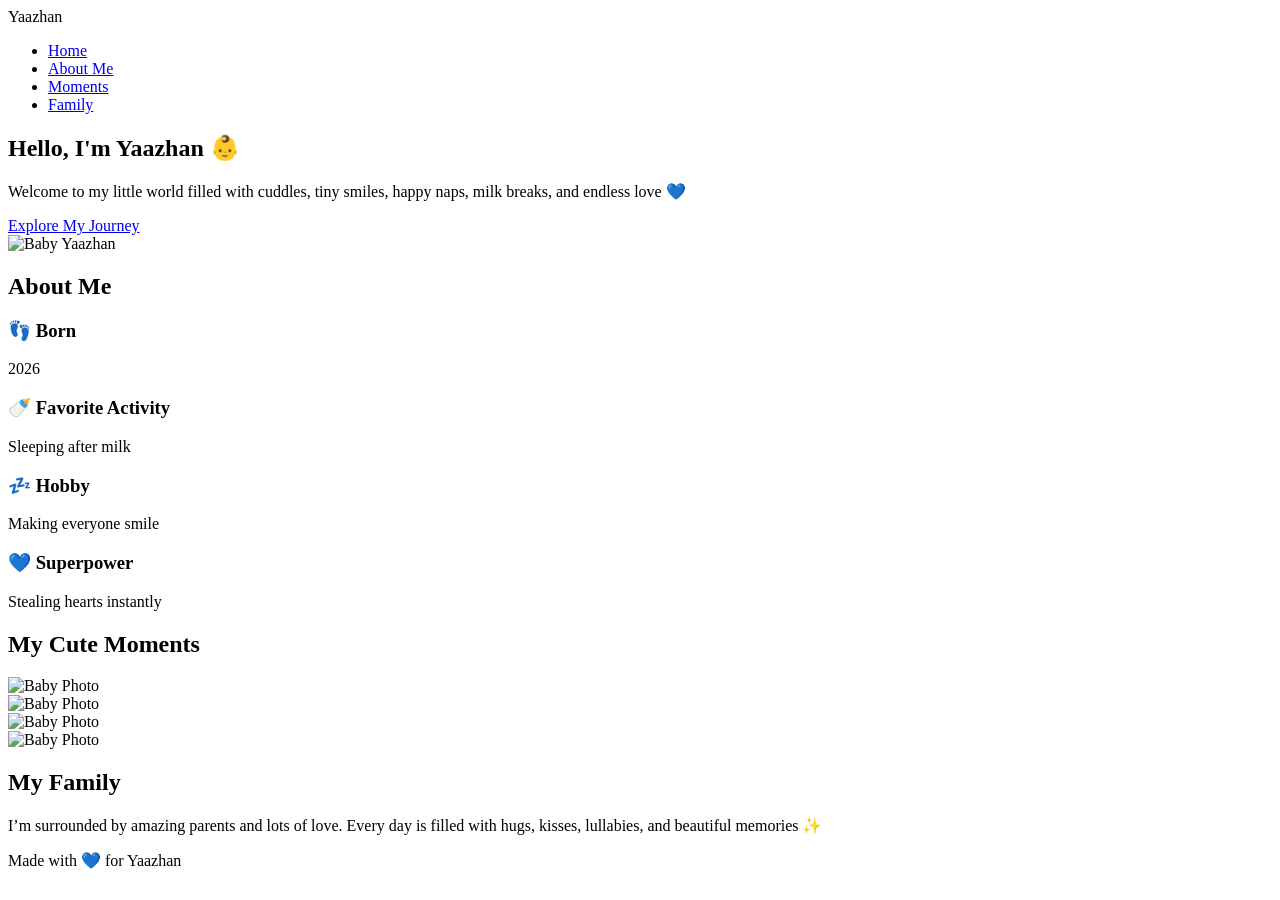
==== index.html @ 1b93e8b8 "Create index.html" ====
<!-- =========================
FILE: index.html
========================= -->
<!DOCTYPE html>
<html lang="en">
<head>
  <meta charset="UTF-8" />
  <meta name="viewport" content="width=device-width, initial-scale=1.0" />
  <title>Yaazhan | Little Star</title>
  <link rel="stylesheet" href="style.css" />

  <!-- Google Font -->
  <link rel="preconnect" href="https://fonts.googleapis.com">
  <link rel="preconnect" href="https://fonts.gstatic.com" crossorigin>
  <link href="https://fonts.googleapis.com/css2?family=Poppins:wght@300;400;500;600;700&display=swap" rel="stylesheet">
</head>
<body>

  <!-- NAVBAR -->
  <header class="navbar">
    <div class="logo">Yaazhan</div>

    <nav>
      <ul class="nav-links">
        <li><a href="#home">Home</a></li>
        <li><a href="#about">About Me</a></li>
        <li><a href="#moments">Moments</a></li>
        <li><a href="#family">Family</a></li>
      </ul>
    </nav>
  </header>

  <!-- HERO SECTION -->
  <section class="hero" id="home">
    <div class="hero-content">
      <h1>Hello, I'm <span>Yaazhan</span> 👶</h1>
      <p>
        Welcome to my little world filled with cuddles, tiny smiles,
        happy naps, milk breaks, and endless love 💙
      </p>

      <a href="#about" class="btn">Explore My Journey</a>
    </div>

    <div class="hero-image">
      <img src="images/baby.jpg" alt="Baby Yaazhan">
    </div>
  </section>

  <!-- ABOUT SECTION -->
  <section class="about" id="about">
    <div class="section-title">
      <h2>About Me</h2>
    </div>

    <div class="about-container">
      <div class="about-card">
        <h3>👣 Born</h3>
        <p>2026</p>
      </div>

      <div class="about-card">
        <h3>🍼 Favorite Activity</h3>
        <p>Sleeping after milk</p>
      </div>

      <div class="about-card">
        <h3>💤 Hobby</h3>
        <p>Making everyone smile</p>
      </div>

      <div class="about-card">
        <h3>💙 Superpower</h3>
        <p>Stealing hearts instantly</p>
      </div>
    </div>
  </section>

  <!-- MOMENTS SECTION -->
  <section class="moments" id="moments">
    <div class="section-title">
      <h2>My Cute Moments</h2>
    </div>

    <div class="gallery">
      <div class="gallery-item">
        <img src="images/photo1.jpg" alt="Baby Photo">
      </div>

      <div class="gallery-item">
        <img src="images/photo2.jpg" alt="Baby Photo">
      </div>

      <div class="gallery-item">
        <img src="images/photo3.jpg" alt="Baby Photo">
      </div>

      <div class="gallery-item">
        <img src="images/photo4.jpg" alt="Baby Photo">
      </div>
    </div>
  </section>

  <!-- FAMILY SECTION -->
  <section class="family" id="family">
    <div class="section-title">
      <h2>My Family</h2>
    </div>

    <div class="family-box">
      <p>
        I’m surrounded by amazing parents and lots of love.
        Every day is filled with hugs, kisses, lullabies,
        and beautiful memories ✨
      </p>
    </div>
  </section>

  <!-- FOOTER -->
  <footer>
    <p>Made with 💙 for Yaazhan</p>
  </footer>

</body>
</html>
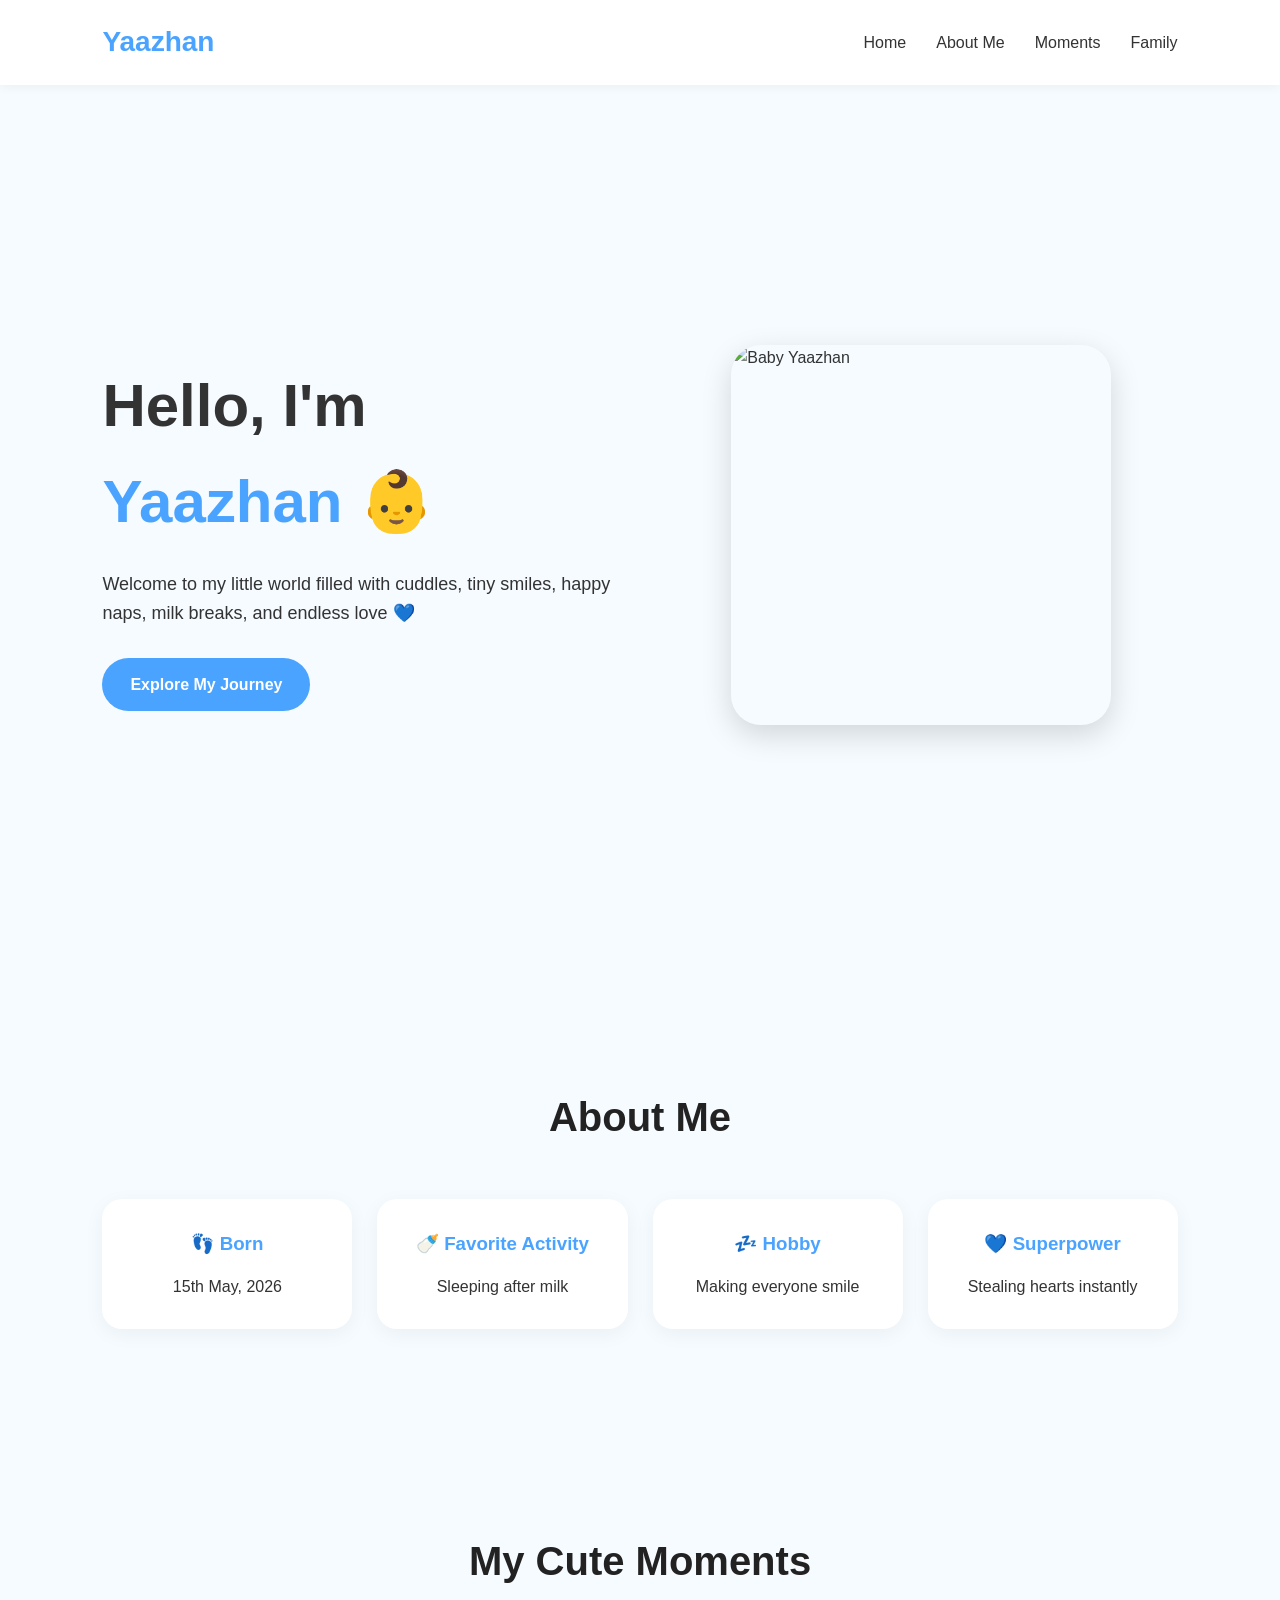
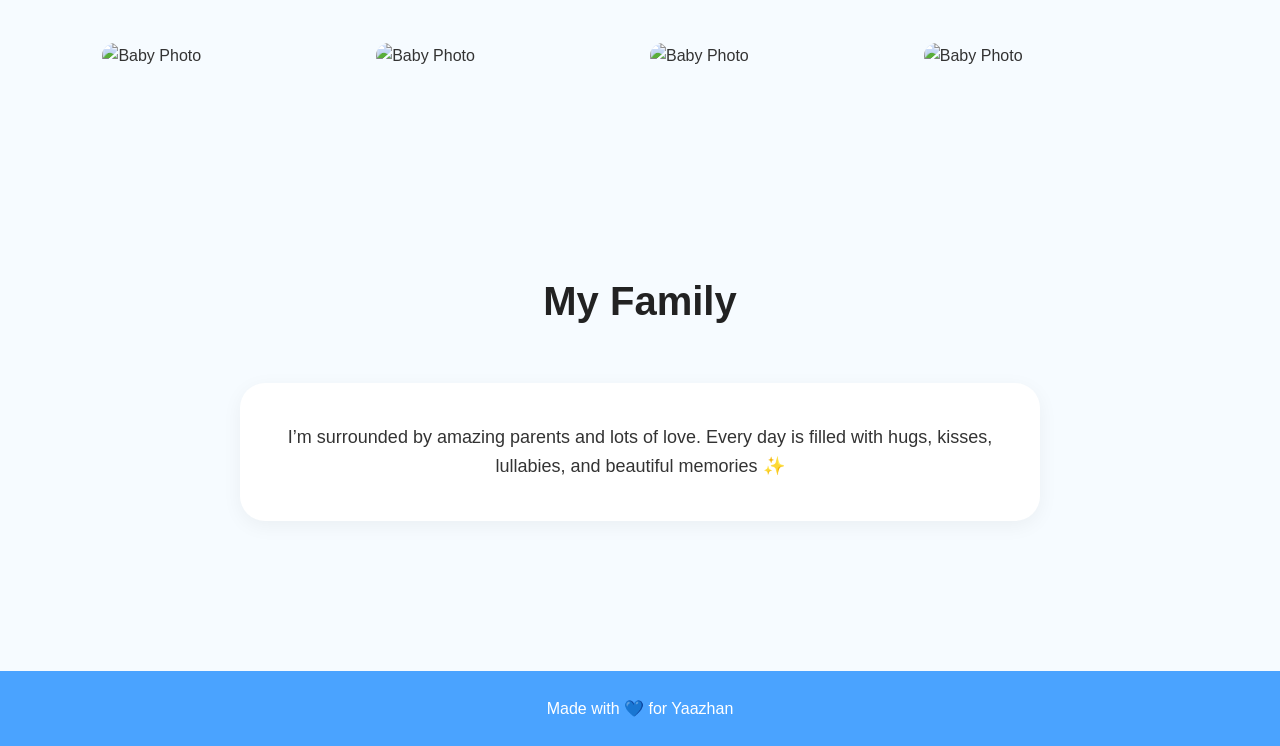
==== commit a2c96d20: "Update index.html" ====
--- a/index.html
+++ b/index.html
@@ -56,7 +56,7 @@
     <div class="about-container">
       <div class="about-card">
         <h3>👣 Born</h3>
-        <p>2026</p>
+        <p>15th May, 2026</p>
       </div>
 
       <div class="about-card">
--- a/style.css
+++ b/style.css
@@ -0,0 +1,249 @@
+/* =========================
+FILE: style.css
+========================= */
+
+*{
+  margin: 0;
+  padding: 0;
+  box-sizing: border-box;
+}
+
+html{
+  scroll-behavior: smooth;
+}
+
+body{
+  font-family: 'Poppins', sans-serif;
+  background: #f6fbff;
+  color: #333;
+  line-height: 1.6;
+}
+
+/* NAVBAR */
+
+.navbar{
+  width: 100%;
+  padding: 20px 8%;
+  display: flex;
+  justify-content: space-between;
+  align-items: center;
+  background: white;
+  position: sticky;
+  top: 0;
+  z-index: 1000;
+  box-shadow: 0 2px 10px rgba(0,0,0,0.05);
+}
+
+.logo{
+  font-size: 28px;
+  font-weight: 700;
+  color: #4aa3ff;
+}
+
+.nav-links{
+  display: flex;
+  list-style: none;
+  gap: 30px;
+}
+
+.nav-links a{
+  text-decoration: none;
+  color: #333;
+  font-weight: 500;
+  transition: 0.3s;
+}
+
+.nav-links a:hover{
+  color: #4aa3ff;
+}
+
+/* HERO SECTION */
+
+.hero{
+  min-height: 100vh;
+  display: flex;
+  align-items: center;
+  justify-content: space-between;
+  padding: 80px 8%;
+  gap: 50px;
+}
+
+.hero-content{
+  flex: 1;
+}
+
+.hero-content h1{
+  font-size: 60px;
+  margin-bottom: 20px;
+}
+
+.hero-content span{
+  color: #4aa3ff;
+}
+
+.hero-content p{
+  font-size: 18px;
+  margin-bottom: 30px;
+  max-width: 600px;
+}
+
+.btn{
+  display: inline-block;
+  padding: 14px 28px;
+  background: #4aa3ff;
+  color: white;
+  text-decoration: none;
+  border-radius: 50px;
+  transition: 0.3s;
+  font-weight: 600;
+}
+
+.btn:hover{
+  background: #2c8df2;
+  transform: translateY(-3px);
+}
+
+.hero-image{
+  flex: 1;
+  display: flex;
+  justify-content: center;
+}
+
+.hero-image img{
+  width: 380px;
+  height: 380px;
+  object-fit: cover;
+  border-radius: 30px;
+  box-shadow: 0 10px 30px rgba(0,0,0,0.15);
+}
+
+/* SECTIONS */
+
+section{
+  padding: 100px 8%;
+}
+
+.section-title{
+  text-align: center;
+  margin-bottom: 50px;
+}
+
+.section-title h2{
+  font-size: 40px;
+  color: #222;
+}
+
+/* ABOUT */
+
+.about-container{
+  display: grid;
+  grid-template-columns: repeat(auto-fit, minmax(220px,1fr));
+  gap: 25px;
+}
+
+.about-card{
+  background: white;
+  padding: 30px;
+  border-radius: 20px;
+  text-align: center;
+  box-shadow: 0 5px 20px rgba(0,0,0,0.05);
+  transition: 0.3s;
+}
+
+.about-card:hover{
+  transform: translateY(-8px);
+}
+
+.about-card h3{
+  margin-bottom: 15px;
+  color: #4aa3ff;
+}
+
+/* GALLERY */
+
+.gallery{
+  display: grid;
+  grid-template-columns: repeat(auto-fit, minmax(250px,1fr));
+  gap: 20px;
+}
+
+.gallery-item{
+  overflow: hidden;
+  border-radius: 20px;
+}
+
+.gallery-item img{
+  width: 100%;
+  height: 300px;
+  object-fit: cover;
+  transition: 0.4s;
+}
+
+.gallery-item img:hover{
+  transform: scale(1.08);
+}
+
+/* FAMILY */
+
+.family-box{
+  max-width: 800px;
+  margin: auto;
+  background: white;
+  padding: 40px;
+  border-radius: 25px;
+  text-align: center;
+  box-shadow: 0 5px 20px rgba(0,0,0,0.05);
+  font-size: 18px;
+}
+
+/* FOOTER */
+
+footer{
+  background: #4aa3ff;
+  color: white;
+  text-align: center;
+  padding: 25px;
+  margin-top: 50px;
+}
+
+/* RESPONSIVE */
+
+@media(max-width: 900px){
+
+  .hero{
+    flex-direction: column-reverse;
+    text-align: center;
+    padding-top: 50px;
+  }
+
+  .hero-content h1{
+    font-size: 42px;
+  }
+
+  .hero-image img{
+    width: 300px;
+    height: 300px;
+  }
+
+  .nav-links{
+    gap: 15px;
+  }
+
+}
+
+@media(max-width: 600px){
+
+  .navbar{
+    flex-direction: column;
+    gap: 15px;
+  }
+
+  .hero-content h1{
+    font-size: 34px;
+  }
+
+  .section-title h2{
+    font-size: 30px;
+  }
+
+}
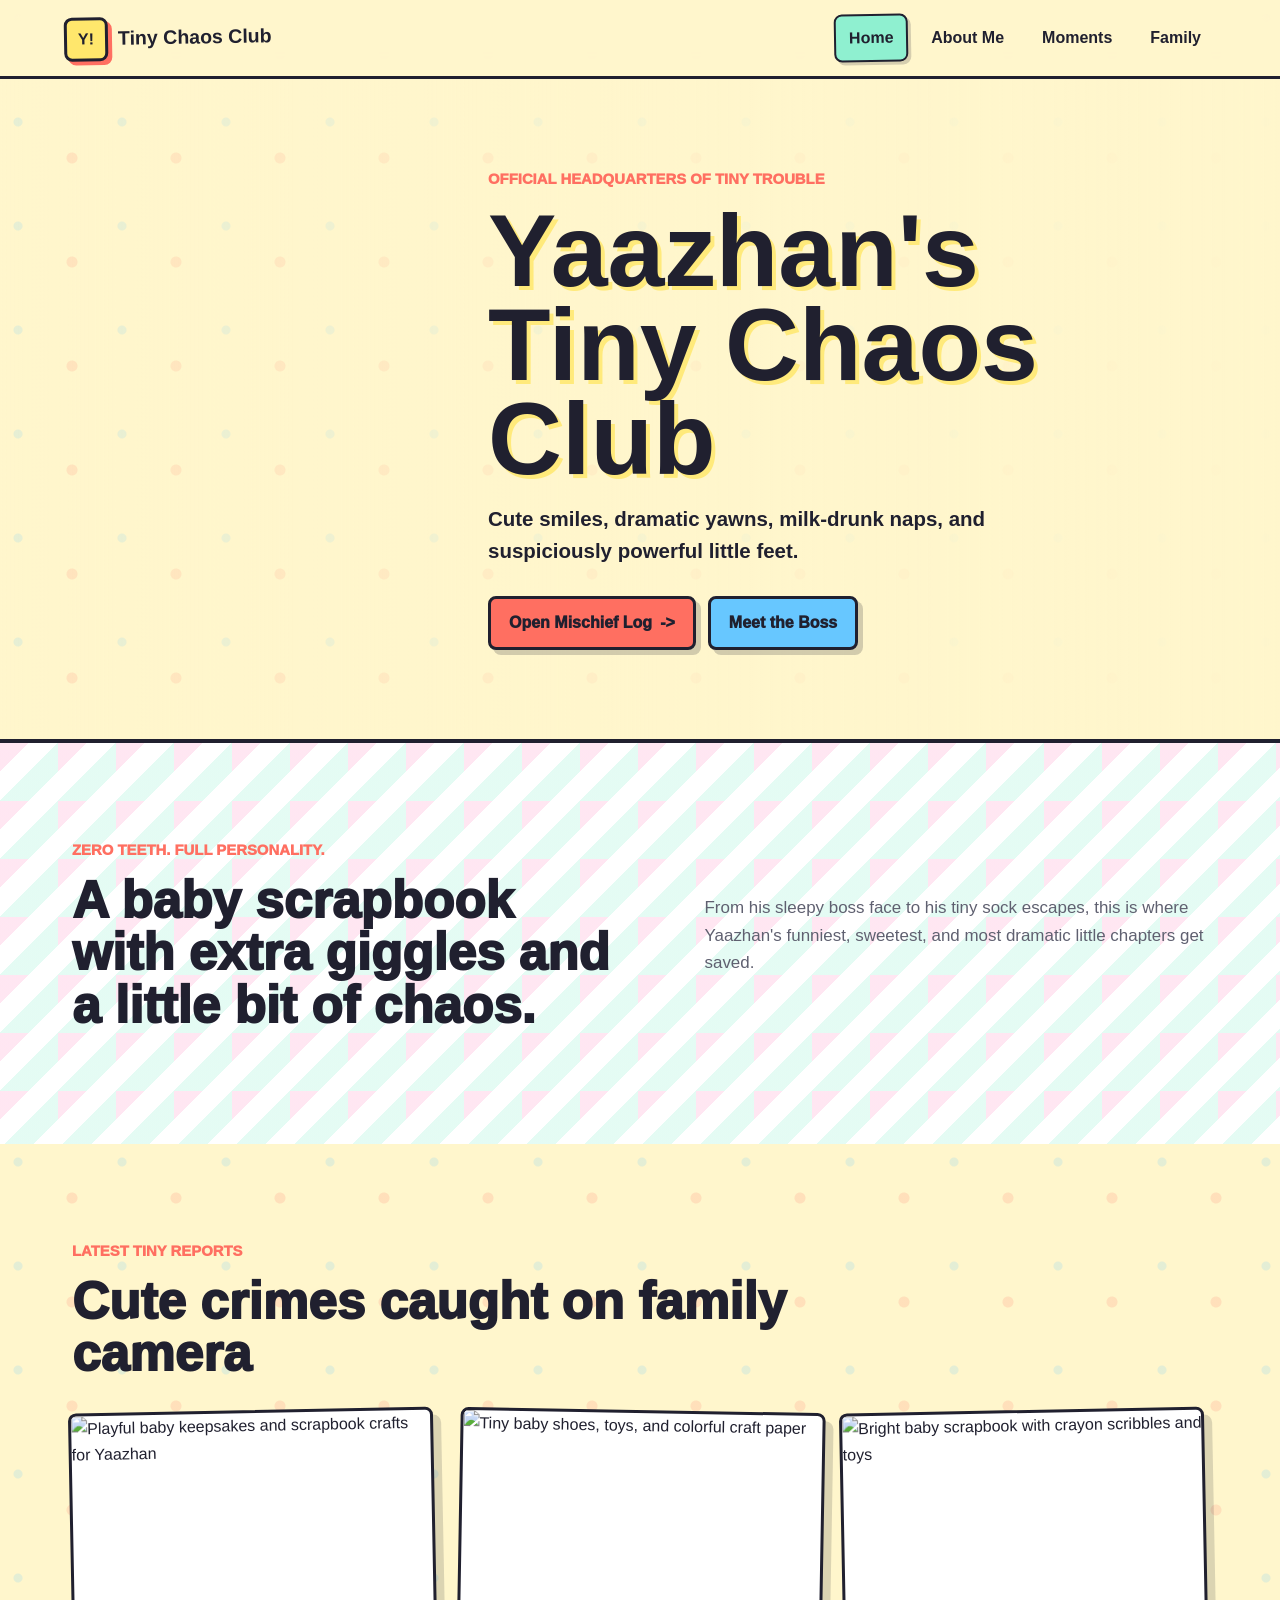
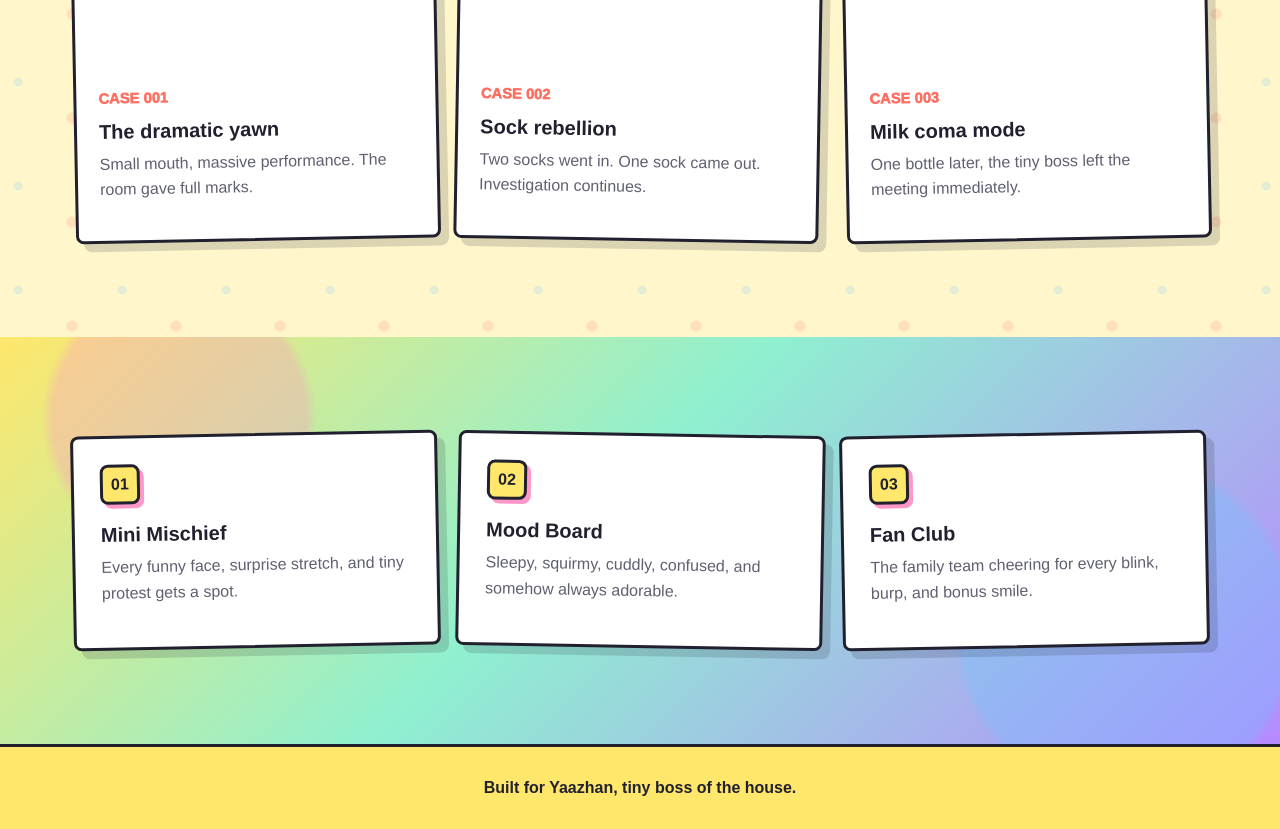
==== commit 49da0b35: "Add files via upload" ====
--- a/index.html
+++ b/index.html
@@ -1,125 +1,115 @@
-<!-- =========================
-FILE: index.html
-========================= -->
 <!DOCTYPE html>
 <html lang="en">
 <head>
-  <meta charset="UTF-8" />
-  <meta name="viewport" content="width=device-width, initial-scale=1.0" />
-  <title>Yaazhan | Little Star</title>
-  <link rel="stylesheet" href="style.css" />
-
-  <!-- Google Font -->
-  <link rel="preconnect" href="https://fonts.googleapis.com">
-  <link rel="preconnect" href="https://fonts.gstatic.com" crossorigin>
-  <link href="https://fonts.googleapis.com/css2?family=Poppins:wght@300;400;500;600;700&display=swap" rel="stylesheet">
+  <meta charset="UTF-8">
+  <meta name="viewport" content="width=device-width, initial-scale=1.0">
+  <title>Yaazhan | Tiny Chaos Club</title>
+  <meta name="description" content="A playful portfolio site for baby Yaazhan's cute, funny, and mischievous little moments.">
+  <link rel="stylesheet" href="styles.css">
 </head>
 <body>
-
-  <!-- NAVBAR -->
-  <header class="navbar">
-    <div class="logo">Yaazhan</div>
-
-    <nav>
-      <ul class="nav-links">
-        <li><a href="#home">Home</a></li>
-        <li><a href="#about">About Me</a></li>
-        <li><a href="#moments">Moments</a></li>
-        <li><a href="#family">Family</a></li>
-      </ul>
+  <header class="site-header">
+    <a class="brand" href="index.html" aria-label="Yaazhan home">
+      <span class="brand-mark">Y!</span>
+      <span class="brand-name">Tiny Chaos Club</span>
+    </a>
+    <button class="menu-toggle" type="button" aria-expanded="false" aria-controls="site-nav">
+      <span></span>
+      <span></span>
+      <span></span>
+      <span class="visually-hidden">Menu</span>
+    </button>
+    <nav class="site-nav" id="site-nav" aria-label="Main navigation">
+      <a class="active" href="index.html">Home</a>
+      <a href="about.html">About Me</a>
+      <a href="moments.html">Moments</a>
+      <a href="family.html">Family</a>
     </nav>
   </header>
 
-  <!-- HERO SECTION -->
-  <section class="hero" id="home">
-    <div class="hero-content">
-      <h1>Hello, I'm <span>Yaazhan</span> 👶</h1>
-      <p>
-        Welcome to my little world filled with cuddles, tiny smiles,
-        happy naps, milk breaks, and endless love 💙
-      </p>
+  <main>
+    <section class="hero home-hero">
+      <div class="hero-copy">
+        <p class="eyebrow">Official headquarters of tiny trouble</p>
+        <h1>Yaazhan's Tiny Chaos Club</h1>
+        <p class="hero-text">Cute smiles, dramatic yawns, milk-drunk naps, and suspiciously powerful little feet.</p>
+        <div class="hero-actions">
+          <a class="button primary" href="moments.html">Open Mischief Log <span aria-hidden="true">-&gt;</span></a>
+          <a class="button secondary" href="about.html">Meet the Boss</a>
+        </div>
+      </div>
+    </section>
 
-      <a href="#about" class="btn">Explore My Journey</a>
-    </div>
+    <section class="section intro-band">
+      <div class="section-inner split">
+        <div>
+          <p class="eyebrow">Zero teeth. Full personality.</p>
+          <h2>A baby scrapbook with extra giggles and a little bit of chaos.</h2>
+        </div>
+        <p>From his sleepy boss face to his tiny sock escapes, this is where Yaazhan's funniest, sweetest, and most dramatic little chapters get saved.</p>
+      </div>
+    </section>
 
-    <div class="hero-image">
-      <img src="images/baby.jpg" alt="Baby Yaazhan">
-    </div>
-  </section>
+    <section class="section">
+      <div class="section-inner">
+        <div class="section-heading">
+          <p class="eyebrow">Latest tiny reports</p>
+          <h2>Cute crimes caught on family camera</h2>
+        </div>
+        <div class="card-grid three">
+          <article class="moment-card">
+            <img src="assets/hero-yaazhan-playful.png" alt="Playful baby keepsakes and scrapbook crafts for Yaazhan">
+            <div class="card-body">
+              <p class="date-label">Case 001</p>
+              <h3>The dramatic yawn</h3>
+              <p>Small mouth, massive performance. The room gave full marks.</p>
+            </div>
+          </article>
+          <article class="moment-card">
+            <img class="crop-left" src="assets/hero-yaazhan-playful.png" alt="Tiny baby shoes, toys, and colorful craft paper">
+            <div class="card-body">
+              <p class="date-label">Case 002</p>
+              <h3>Sock rebellion</h3>
+              <p>Two socks went in. One sock came out. Investigation continues.</p>
+            </div>
+          </article>
+          <article class="moment-card">
+            <img class="crop-right" src="assets/hero-yaazhan-playful.png" alt="Bright baby scrapbook with crayon scribbles and toys">
+            <div class="card-body">
+              <p class="date-label">Case 003</p>
+              <h3>Milk coma mode</h3>
+              <p>One bottle later, the tiny boss left the meeting immediately.</p>
+            </div>
+          </article>
+        </div>
+      </div>
+    </section>
 
-  <!-- ABOUT SECTION -->
-  <section class="about" id="about">
-    <div class="section-title">
-      <h2>About Me</h2>
-    </div>
+    <section class="section color-band">
+      <div class="section-inner keepsake-row">
+        <div class="keepsake">
+          <span>01</span>
+          <h3>Mini Mischief</h3>
+          <p>Every funny face, surprise stretch, and tiny protest gets a spot.</p>
+        </div>
+        <div class="keepsake">
+          <span>02</span>
+          <h3>Mood Board</h3>
+          <p>Sleepy, squirmy, cuddly, confused, and somehow always adorable.</p>
+        </div>
+        <div class="keepsake">
+          <span>03</span>
+          <h3>Fan Club</h3>
+          <p>The family team cheering for every blink, burp, and bonus smile.</p>
+        </div>
+      </div>
+    </section>
+  </main>
 
-    <div class="about-container">
-      <div class="about-card">
-        <h3>👣 Born</h3>
-        <p>15th May, 2026</p>
-      </div>
-
-      <div class="about-card">
-        <h3>🍼 Favorite Activity</h3>
-        <p>Sleeping after milk</p>
-      </div>
-
-      <div class="about-card">
-        <h3>💤 Hobby</h3>
-        <p>Making everyone smile</p>
-      </div>
-
-      <div class="about-card">
-        <h3>💙 Superpower</h3>
-        <p>Stealing hearts instantly</p>
-      </div>
-    </div>
-  </section>
-
-  <!-- MOMENTS SECTION -->
-  <section class="moments" id="moments">
-    <div class="section-title">
-      <h2>My Cute Moments</h2>
-    </div>
-
-    <div class="gallery">
-      <div class="gallery-item">
-        <img src="images/photo1.jpg" alt="Baby Photo">
-      </div>
-
-      <div class="gallery-item">
-        <img src="images/photo2.jpg" alt="Baby Photo">
-      </div>
-
-      <div class="gallery-item">
-        <img src="images/photo3.jpg" alt="Baby Photo">
-      </div>
-
-      <div class="gallery-item">
-        <img src="images/photo4.jpg" alt="Baby Photo">
-      </div>
-    </div>
-  </section>
-
-  <!-- FAMILY SECTION -->
-  <section class="family" id="family">
-    <div class="section-title">
-      <h2>My Family</h2>
-    </div>
-
-    <div class="family-box">
-      <p>
-        I’m surrounded by amazing parents and lots of love.
-        Every day is filled with hugs, kisses, lullabies,
-        and beautiful memories ✨
-      </p>
-    </div>
-  </section>
-
-  <!-- FOOTER -->
-  <footer>
-    <p>Made with 💙 for Yaazhan</p>
+  <footer class="site-footer">
+    <p>Built for Yaazhan, tiny boss of the house.</p>
   </footer>
 
+  <script src="script.js"></script>
 </body>
 </html>
--- a/styles.css
+++ b/styles.css
@@ -0,0 +1,613 @@
+:root {
+  --ink: #20202f;
+  --muted: #5f6070;
+  --paper: #fff6cc;
+  --white: #ffffff;
+  --line: #20202f;
+  --mint: #8ff0d0;
+  --coral: #ff6f61;
+  --lemon: #ffe76c;
+  --sky: #67c7ff;
+  --violet: #b789ff;
+  --bubble: #ff98c8;
+  --gold: #f0a500;
+  --shadow: 8px 8px 0 rgba(32, 32, 47, 0.16);
+}
+
+* {
+  box-sizing: border-box;
+}
+
+html {
+  scroll-behavior: smooth;
+}
+
+body {
+  margin: 0;
+  font-family: "Trebuchet MS", "Comic Sans MS", "Avenir Next", "Segoe UI", sans-serif;
+  color: var(--ink);
+  background:
+    radial-gradient(circle at 18px 18px, rgba(103, 199, 255, 0.18) 0 4px, transparent 5px),
+    radial-gradient(circle at 72px 54px, rgba(255, 111, 97, 0.16) 0 5px, transparent 6px),
+    var(--paper);
+  background-size: 104px 104px;
+  line-height: 1.6;
+  letter-spacing: 0;
+}
+
+img {
+  display: block;
+  max-width: 100%;
+}
+
+a {
+  color: inherit;
+}
+
+.visually-hidden {
+  position: absolute;
+  width: 1px;
+  height: 1px;
+  padding: 0;
+  margin: -1px;
+  overflow: hidden;
+  clip: rect(0 0 0 0);
+  white-space: nowrap;
+  border: 0;
+}
+
+.site-header {
+  position: sticky;
+  top: 0;
+  z-index: 20;
+  display: flex;
+  align-items: center;
+  justify-content: space-between;
+  gap: 24px;
+  min-height: 72px;
+  padding: 14px clamp(18px, 5vw, 64px);
+  background: rgba(255, 246, 204, 0.92);
+  border-bottom: 3px solid var(--ink);
+  backdrop-filter: blur(18px);
+}
+
+.brand {
+  display: inline-flex;
+  align-items: center;
+  gap: 10px;
+  text-decoration: none;
+  font-weight: 800;
+  transform: rotate(-1deg);
+}
+
+.brand-mark {
+  display: grid;
+  width: 44px;
+  height: 44px;
+  place-items: center;
+  color: var(--ink);
+  background: var(--lemon);
+  border: 3px solid var(--ink);
+  border-radius: 8px;
+  box-shadow: 4px 4px 0 var(--coral);
+}
+
+.brand-name {
+  font-size: clamp(1rem, 2.8vw, 1.22rem);
+  color: var(--ink);
+}
+
+.site-nav {
+  display: flex;
+  align-items: center;
+  gap: 8px;
+}
+
+.site-nav a {
+  padding: 9px 13px;
+  border-radius: 8px;
+  color: var(--ink);
+  font-weight: 900;
+  text-decoration: none;
+  border: 2px solid transparent;
+}
+
+.site-nav a:hover,
+.site-nav a.active {
+  color: var(--ink);
+  background: var(--mint);
+  border-color: var(--ink);
+  box-shadow: 3px 3px 0 rgba(32, 32, 47, 0.18);
+  transform: rotate(-1deg);
+}
+
+.menu-toggle {
+  display: none;
+  width: 42px;
+  height: 42px;
+  border: 3px solid var(--ink);
+  border-radius: 8px;
+  background: var(--lemon);
+  box-shadow: 4px 4px 0 rgba(32, 32, 47, 0.16);
+}
+
+.menu-toggle span:not(.visually-hidden) {
+  display: block;
+  width: 18px;
+  height: 2px;
+  margin: 4px auto;
+  background: var(--ink);
+  border-radius: 2px;
+}
+
+.hero,
+.page-hero {
+  position: relative;
+  display: flex;
+  align-items: center;
+  min-height: clamp(480px, calc(100svh - 112px), 660px);
+  padding: clamp(48px, 7vw, 96px) clamp(20px, 8vw, 92px);
+  overflow: hidden;
+  color: var(--ink);
+  background-image:
+    linear-gradient(90deg, rgba(255, 246, 204, 0.94) 0%, rgba(255, 246, 204, 0.7) 42%, rgba(255, 246, 204, 0.1) 100%),
+    url("assets/hero-yaazhan-playful.png");
+  background-position: center;
+  background-size: cover;
+  border-bottom: 4px solid var(--ink);
+}
+
+.home-hero {
+  justify-content: flex-end;
+  background-image:
+    linear-gradient(270deg, rgba(255, 246, 204, 0.96) 0%, rgba(255, 246, 204, 0.74) 46%, rgba(255, 246, 204, 0.08) 100%),
+    url("assets/hero-yaazhan-playful.png");
+}
+
+.page-hero {
+  min-height: 360px;
+}
+
+.hero-copy {
+  position: relative;
+  z-index: 1;
+  width: min(700px, 100%);
+}
+
+.hero-copy.compact {
+  width: min(760px, 100%);
+}
+
+.eyebrow {
+  margin: 0 0 12px;
+  color: var(--coral);
+  font-size: 0.93rem;
+  font-weight: 950;
+  text-transform: uppercase;
+}
+
+.hero .eyebrow,
+.page-hero .eyebrow {
+  color: var(--coral);
+}
+
+h1,
+h2,
+h3,
+p {
+  margin-top: 0;
+}
+
+h1 {
+  margin-bottom: 16px;
+  font-size: clamp(3.1rem, 8vw, 6.9rem);
+  line-height: 0.92;
+  font-weight: 900;
+  max-width: 10ch;
+  text-shadow: 4px 4px 0 rgba(255, 231, 108, 0.85);
+}
+
+.page-hero h1 {
+  font-size: clamp(2.6rem, 7vw, 5.8rem);
+  max-width: 11ch;
+}
+
+h2 {
+  margin-bottom: 16px;
+  font-size: clamp(1.9rem, 4vw, 3.35rem);
+  line-height: 1.02;
+  font-weight: 950;
+}
+
+h3 {
+  margin-bottom: 8px;
+  font-size: 1.25rem;
+  line-height: 1.2;
+}
+
+.hero-text {
+  width: min(570px, 100%);
+  margin-bottom: 28px;
+  color: var(--ink);
+  font-size: clamp(1.06rem, 2vw, 1.28rem);
+  font-weight: 800;
+}
+
+.hero-actions {
+  display: flex;
+  flex-wrap: wrap;
+  gap: 12px;
+}
+
+.button {
+  display: inline-flex;
+  align-items: center;
+  justify-content: center;
+  gap: 8px;
+  min-height: 46px;
+  padding: 11px 18px;
+  border: 3px solid var(--ink);
+  border-radius: 8px;
+  font-weight: 950;
+  text-decoration: none;
+  box-shadow: 5px 5px 0 rgba(32, 32, 47, 0.2);
+  transition: transform 160ms ease, box-shadow 160ms ease;
+}
+
+.button:hover {
+  box-shadow: 2px 2px 0 rgba(32, 32, 47, 0.22);
+  transform: translate(3px, 3px) rotate(-1deg);
+}
+
+.button.primary {
+  color: var(--ink);
+  background: var(--coral);
+}
+
+.button.secondary {
+  color: var(--ink);
+  background: var(--sky);
+}
+
+.section {
+  padding: clamp(54px, 8vw, 96px) clamp(20px, 6vw, 72px);
+}
+
+.section-inner {
+  width: min(1160px, 100%);
+  margin: 0 auto;
+}
+
+.split,
+.about-layout,
+.family-layout {
+  display: grid;
+  grid-template-columns: minmax(0, 1.05fr) minmax(300px, 0.95fr);
+  gap: clamp(28px, 6vw, 76px);
+  align-items: center;
+}
+
+.split p:last-child,
+.about-copy p,
+.family-layout p {
+  color: var(--muted);
+  font-size: 1.06rem;
+}
+
+.intro-band {
+  background:
+    linear-gradient(135deg, rgba(255, 152, 200, 0.24) 0 25%, transparent 25% 50%, rgba(143, 240, 208, 0.24) 50% 75%, transparent 75%),
+    var(--white);
+  background-size: 58px 58px;
+}
+
+.soft-band {
+  background: #dffcff;
+}
+
+.color-band {
+  background:
+    radial-gradient(circle at 14% 20%, rgba(255, 152, 200, 0.34) 0 11%, transparent 12%),
+    radial-gradient(circle at 88% 72%, rgba(103, 199, 255, 0.3) 0 14%, transparent 15%),
+    linear-gradient(135deg, #ffe76c 0%, #8ff0d0 46%, #b789ff 100%);
+}
+
+.section-heading {
+  width: min(760px, 100%);
+  margin-bottom: 30px;
+}
+
+.card-grid {
+  display: grid;
+  gap: 20px;
+}
+
+.card-grid.three {
+  grid-template-columns: repeat(3, minmax(0, 1fr));
+}
+
+.moment-card,
+.detail-card,
+.gallery-card,
+.family-card,
+.keepsake {
+  overflow: hidden;
+  background: var(--white);
+  border: 3px solid var(--ink);
+  border-radius: 8px;
+  box-shadow: var(--shadow);
+  transition: transform 160ms ease, box-shadow 160ms ease;
+}
+
+.moment-card:nth-child(odd),
+.gallery-card:nth-child(odd),
+.family-card:nth-child(odd),
+.keepsake:nth-child(odd) {
+  transform: rotate(-1.1deg);
+}
+
+.moment-card:nth-child(even),
+.gallery-card:nth-child(even),
+.family-card:nth-child(even),
+.keepsake:nth-child(even) {
+  transform: rotate(1deg);
+}
+
+.moment-card:hover,
+.gallery-card:hover,
+.detail-card:hover,
+.family-card:hover,
+.keepsake:hover {
+  box-shadow: 4px 4px 0 rgba(32, 32, 47, 0.18);
+  transform: translate(4px, 4px) rotate(0deg);
+}
+
+.moment-card img {
+  width: 100%;
+  height: 250px;
+  object-fit: cover;
+}
+
+.crop-left {
+  object-position: left center;
+}
+
+.crop-right {
+  object-position: right center;
+}
+
+.card-body,
+.gallery-card div {
+  padding: 22px;
+}
+
+.date-label {
+  margin-bottom: 8px;
+  color: var(--coral);
+  font-size: 0.92rem;
+  font-weight: 950;
+  text-transform: uppercase;
+}
+
+.card-body p:last-child,
+.gallery-card p:last-child,
+.detail-card p,
+.family-card p,
+.keepsake p {
+  color: var(--muted);
+}
+
+.keepsake-row {
+  display: grid;
+  grid-template-columns: repeat(3, minmax(0, 1fr));
+  gap: 18px;
+}
+
+.keepsake {
+  padding: 26px;
+}
+
+.keepsake span,
+.family-card span {
+  display: inline-grid;
+  width: 40px;
+  height: 40px;
+  margin-bottom: 18px;
+  place-items: center;
+  color: var(--ink);
+  background: var(--lemon);
+  border: 3px solid var(--ink);
+  border-radius: 8px;
+  font-weight: 900;
+  box-shadow: 4px 4px 0 var(--bubble);
+}
+
+.portrait-panel,
+.family-photo {
+  overflow: hidden;
+  border-radius: 8px;
+  box-shadow: var(--shadow);
+  border: 3px solid var(--ink);
+  transform: rotate(-1deg);
+}
+
+.portrait-panel img,
+.family-photo img {
+  width: 100%;
+  height: min(520px, 70vw);
+  object-fit: cover;
+}
+
+.portrait-panel img {
+  object-position: left center;
+}
+
+.detail-grid,
+.family-grid {
+  display: grid;
+  grid-template-columns: repeat(4, minmax(0, 1fr));
+  gap: 18px;
+}
+
+.detail-card,
+.family-card {
+  padding: 24px;
+}
+
+.detail-card:nth-child(1) {
+  background: #fff0a8;
+}
+
+.detail-card:nth-child(2) {
+  background: #cbf7ec;
+}
+
+.detail-card:nth-child(3) {
+  background: #ffd4e6;
+}
+
+.detail-card:nth-child(4) {
+  background: #d8c7ff;
+}
+
+.moments-gallery {
+  display: grid;
+  grid-template-columns: repeat(3, minmax(0, 1fr));
+  gap: 18px;
+}
+
+.gallery-card {
+  display: flex;
+  flex-direction: column;
+}
+
+.gallery-card.feature {
+  grid-column: span 2;
+  display: grid;
+  grid-template-columns: minmax(0, 1fr) minmax(260px, 0.72fr);
+}
+
+.gallery-card img {
+  width: 100%;
+  height: 260px;
+  object-fit: cover;
+}
+
+.gallery-card.feature img {
+  height: 100%;
+  min-height: 330px;
+}
+
+.site-footer {
+  padding: 28px 20px;
+  color: var(--ink);
+  text-align: center;
+  background: var(--lemon);
+  border-top: 3px solid var(--ink);
+  font-weight: 900;
+}
+
+.site-footer p {
+  margin: 0;
+}
+
+@media (max-width: 920px) {
+  .site-header {
+    align-items: flex-start;
+    min-height: 64px;
+  }
+
+  .menu-toggle {
+    display: block;
+  }
+
+  .site-nav {
+    position: absolute;
+    top: 64px;
+    left: 16px;
+    right: 16px;
+    display: none;
+    flex-direction: column;
+    align-items: stretch;
+    padding: 10px;
+    background: var(--white);
+    border: 3px solid var(--ink);
+    border-radius: 8px;
+    box-shadow: var(--shadow);
+  }
+
+  .site-nav.open {
+    display: flex;
+  }
+
+  .site-nav a {
+    padding: 12px 14px;
+  }
+
+  .split,
+  .about-layout,
+  .family-layout,
+  .gallery-card.feature {
+    grid-template-columns: 1fr;
+  }
+
+  .card-grid.three,
+  .keepsake-row,
+  .detail-grid,
+  .family-grid,
+  .moments-gallery {
+    grid-template-columns: repeat(2, minmax(0, 1fr));
+  }
+
+  .gallery-card.feature {
+    grid-column: span 1;
+  }
+
+  .gallery-card.feature img {
+    height: 280px;
+    min-height: 0;
+  }
+}
+
+@media (max-width: 620px) {
+  .hero,
+  .page-hero {
+    min-height: clamp(450px, calc(100svh - 96px), 590px);
+    padding: 52px 20px;
+    background-position: 36% center;
+  }
+
+  .home-hero {
+    justify-content: flex-start;
+    background-image:
+      linear-gradient(90deg, rgba(255, 246, 204, 0.96) 0%, rgba(255, 246, 204, 0.78) 56%, rgba(255, 246, 204, 0.16) 100%),
+      url("assets/hero-yaazhan-playful.png");
+  }
+
+  h1 {
+    font-size: clamp(2.9rem, 17vw, 4.6rem);
+    max-width: 8ch;
+  }
+
+  .page-hero h1 {
+    font-size: clamp(2.35rem, 13vw, 3.7rem);
+  }
+
+  .card-grid.three,
+  .keepsake-row,
+  .detail-grid,
+  .family-grid,
+  .moments-gallery {
+    grid-template-columns: 1fr;
+  }
+
+  .moment-card img,
+  .gallery-card img,
+  .gallery-card.feature img {
+    height: 230px;
+  }
+
+  .button {
+    width: 100%;
+  }
+}
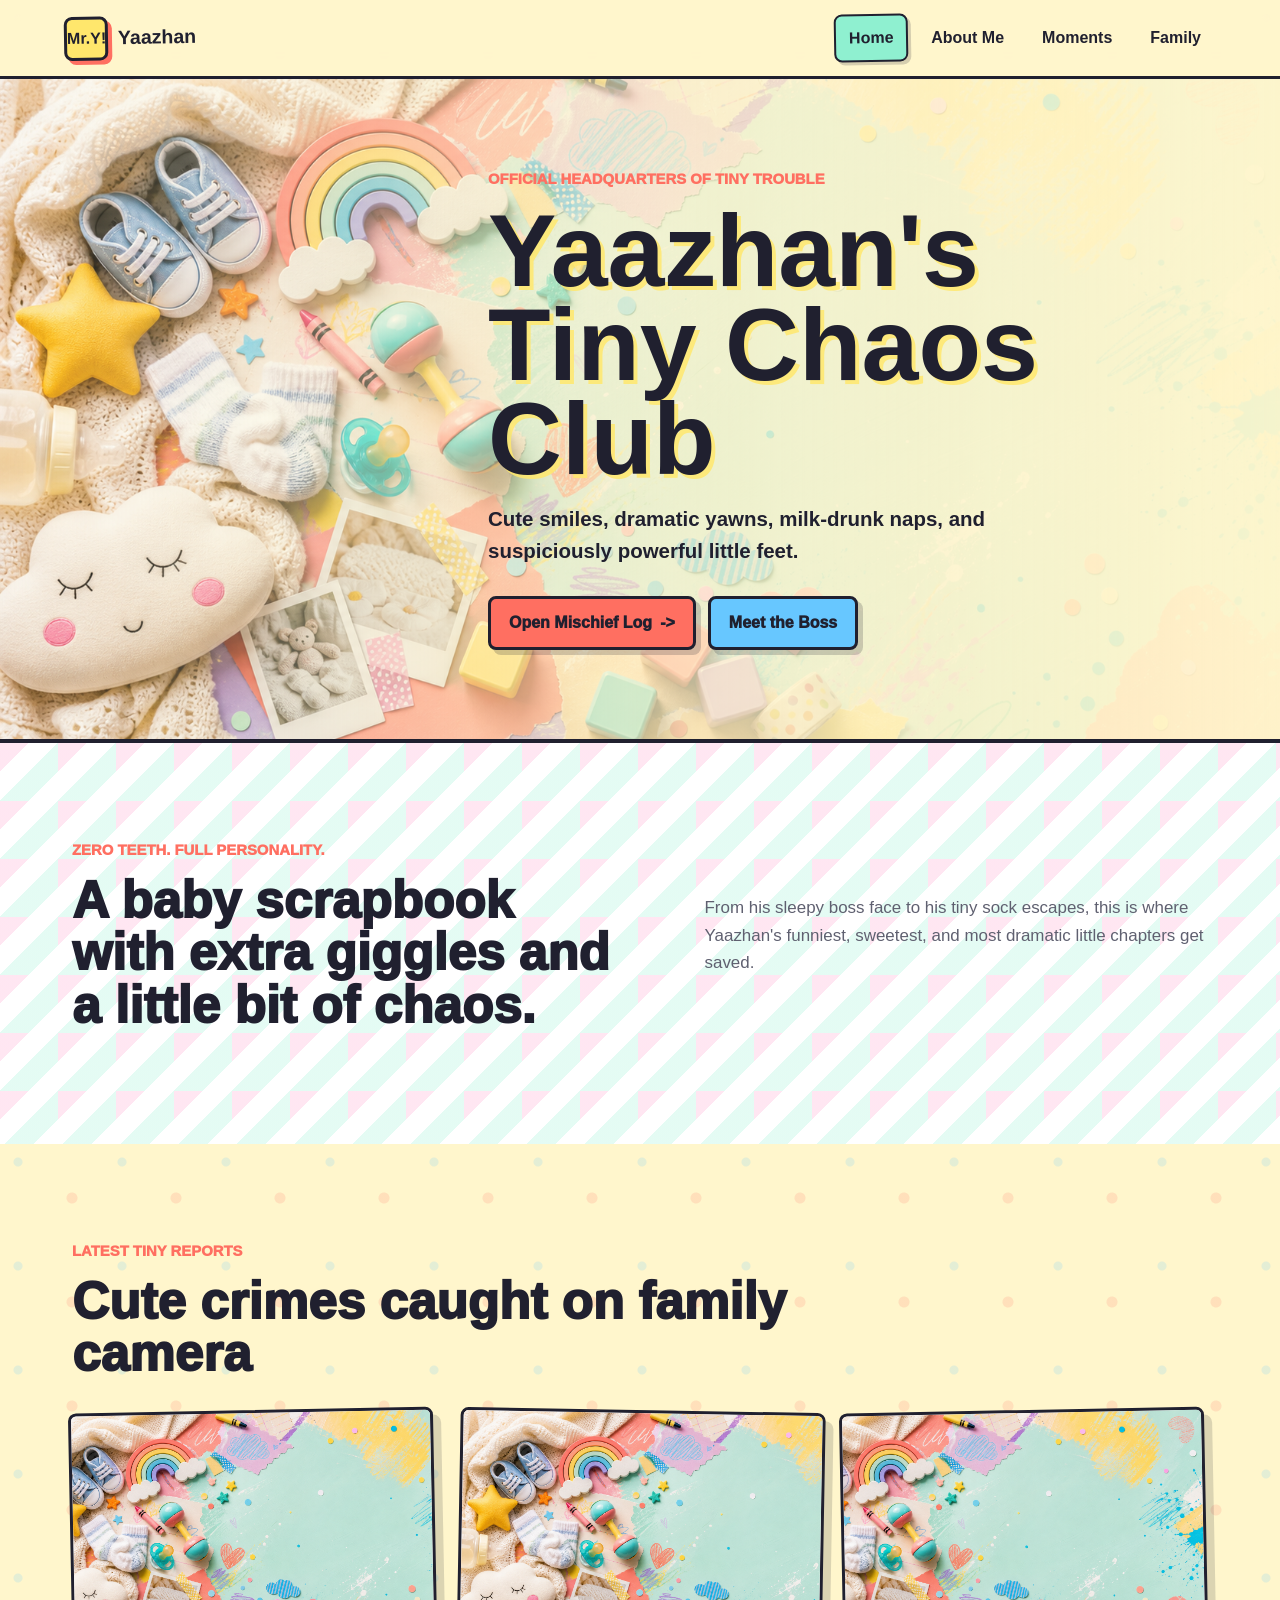
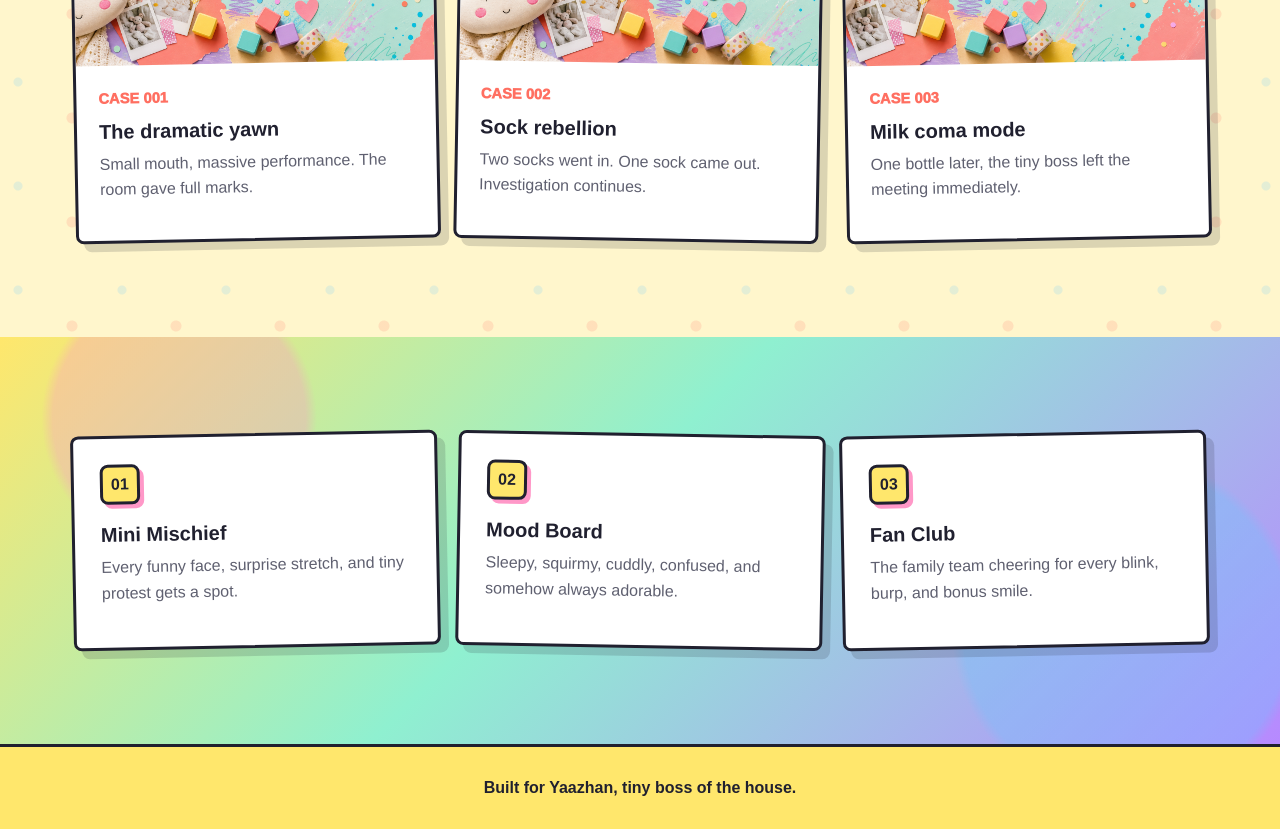
==== commit dd1a6f39: "Update index.html" ====
--- a/index.html
+++ b/index.html
@@ -10,8 +10,8 @@
 <body>
   <header class="site-header">
     <a class="brand" href="index.html" aria-label="Yaazhan home">
-      <span class="brand-mark">Y!</span>
-      <span class="brand-name">Tiny Chaos Club</span>
+      <span class="brand-mark">Mr.Y!</span>
+      <span class="brand-name">Yaazhan</span>
     </a>
     <button class="menu-toggle" type="button" aria-expanded="false" aria-controls="site-nav">
       <span></span>
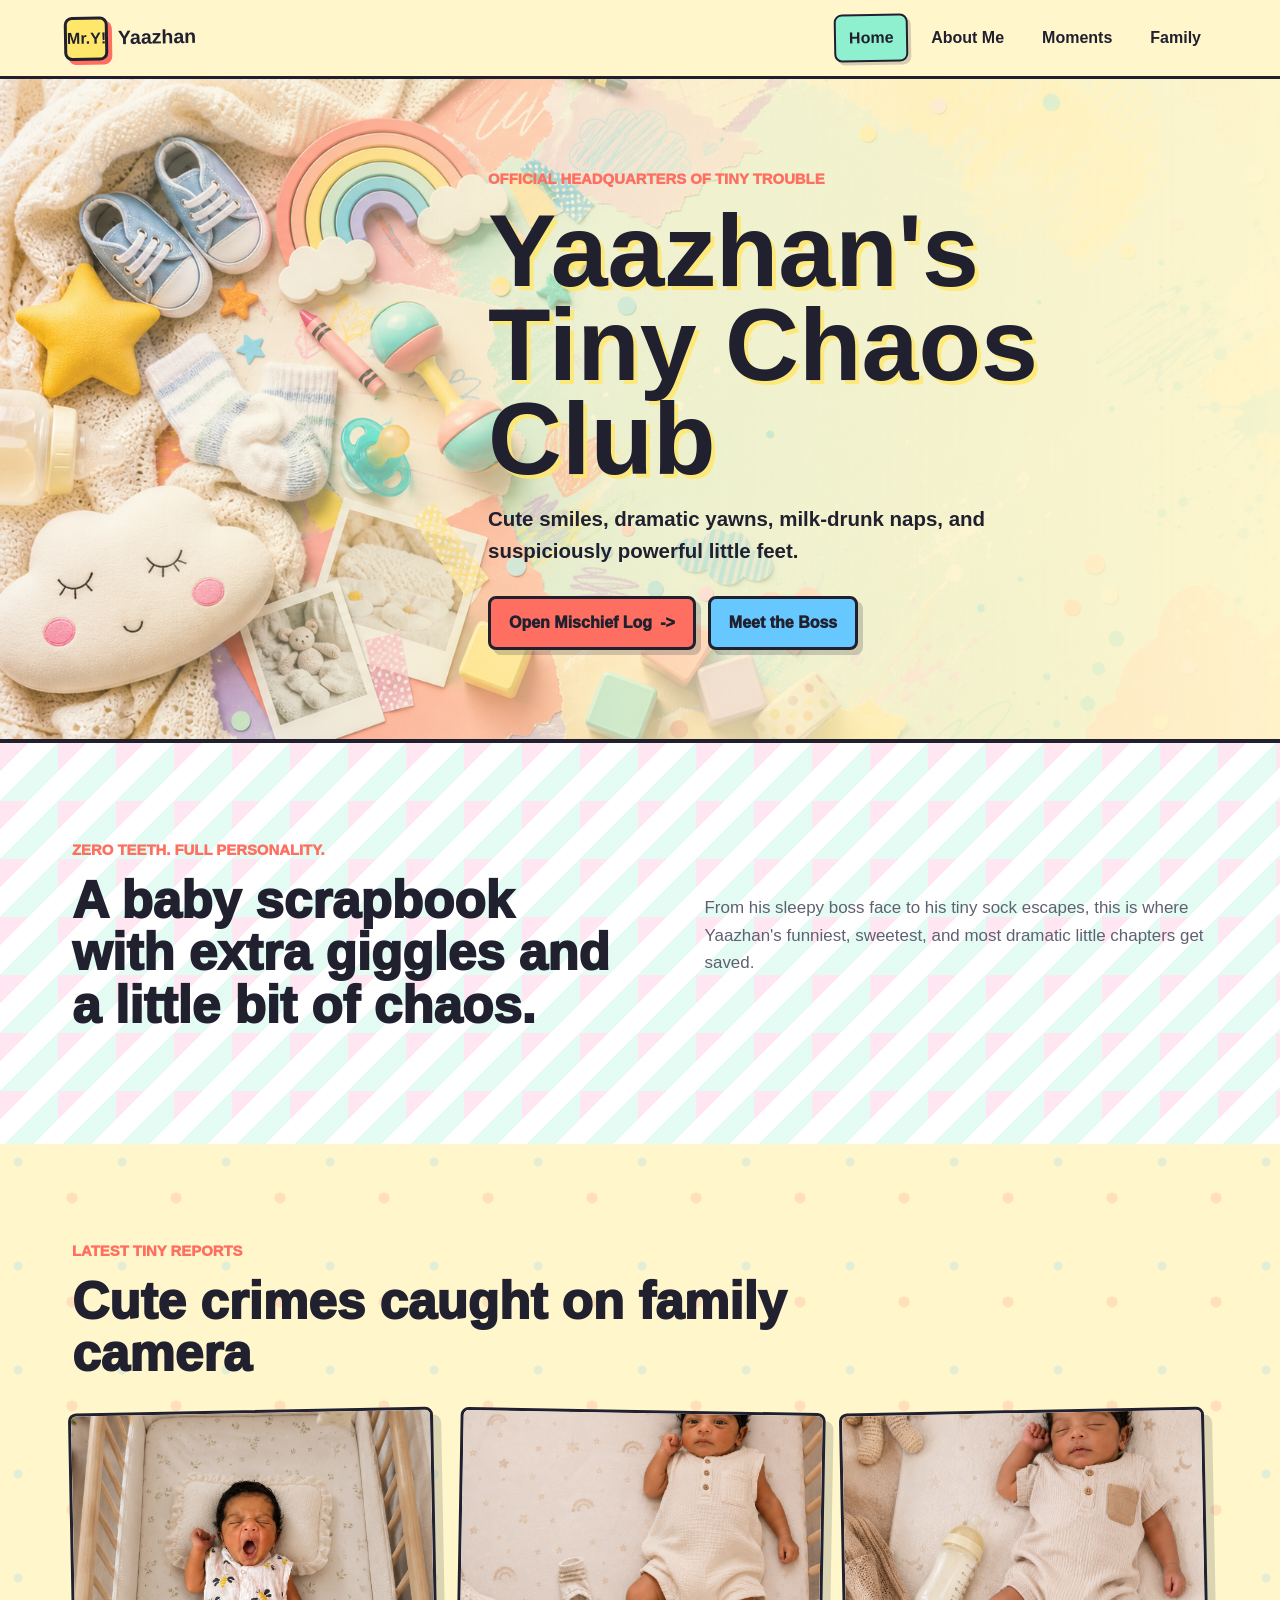
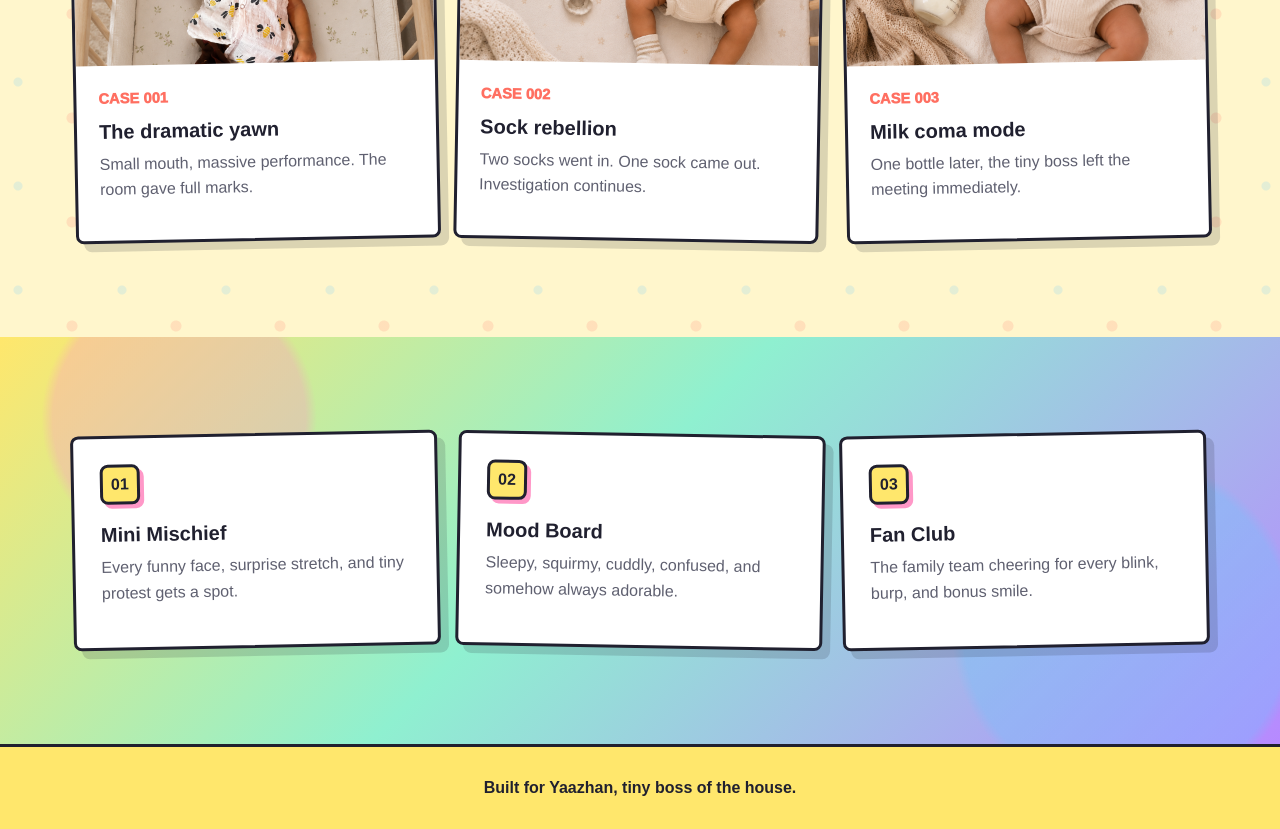
==== commit 20d204d4: "Update index.html" ====
--- a/index.html
+++ b/index.html
@@ -58,7 +58,7 @@
         </div>
         <div class="card-grid three">
           <article class="moment-card">
-            <img src="assets/hero-yaazhan-playful.png" alt="Playful baby keepsakes and scrapbook crafts for Yaazhan">
+            <img src="assets/image1.png" alt="Playful baby keepsakes and scrapbook crafts for Yaazhan">
             <div class="card-body">
               <p class="date-label">Case 001</p>
               <h3>The dramatic yawn</h3>
@@ -66,7 +66,7 @@
             </div>
           </article>
           <article class="moment-card">
-            <img class="crop-left" src="assets/hero-yaazhan-playful.png" alt="Tiny baby shoes, toys, and colorful craft paper">
+            <img class="crop-left" src="assets/image2.png" alt="Tiny baby shoes, toys, and colorful craft paper">
             <div class="card-body">
               <p class="date-label">Case 002</p>
               <h3>Sock rebellion</h3>
@@ -74,7 +74,7 @@
             </div>
           </article>
           <article class="moment-card">
-            <img class="crop-right" src="assets/hero-yaazhan-playful.png" alt="Bright baby scrapbook with crayon scribbles and toys">
+            <img class="crop-right" src="assets/image3.png" alt="Bright baby scrapbook with crayon scribbles and toys">
             <div class="card-body">
               <p class="date-label">Case 003</p>
               <h3>Milk coma mode</h3>
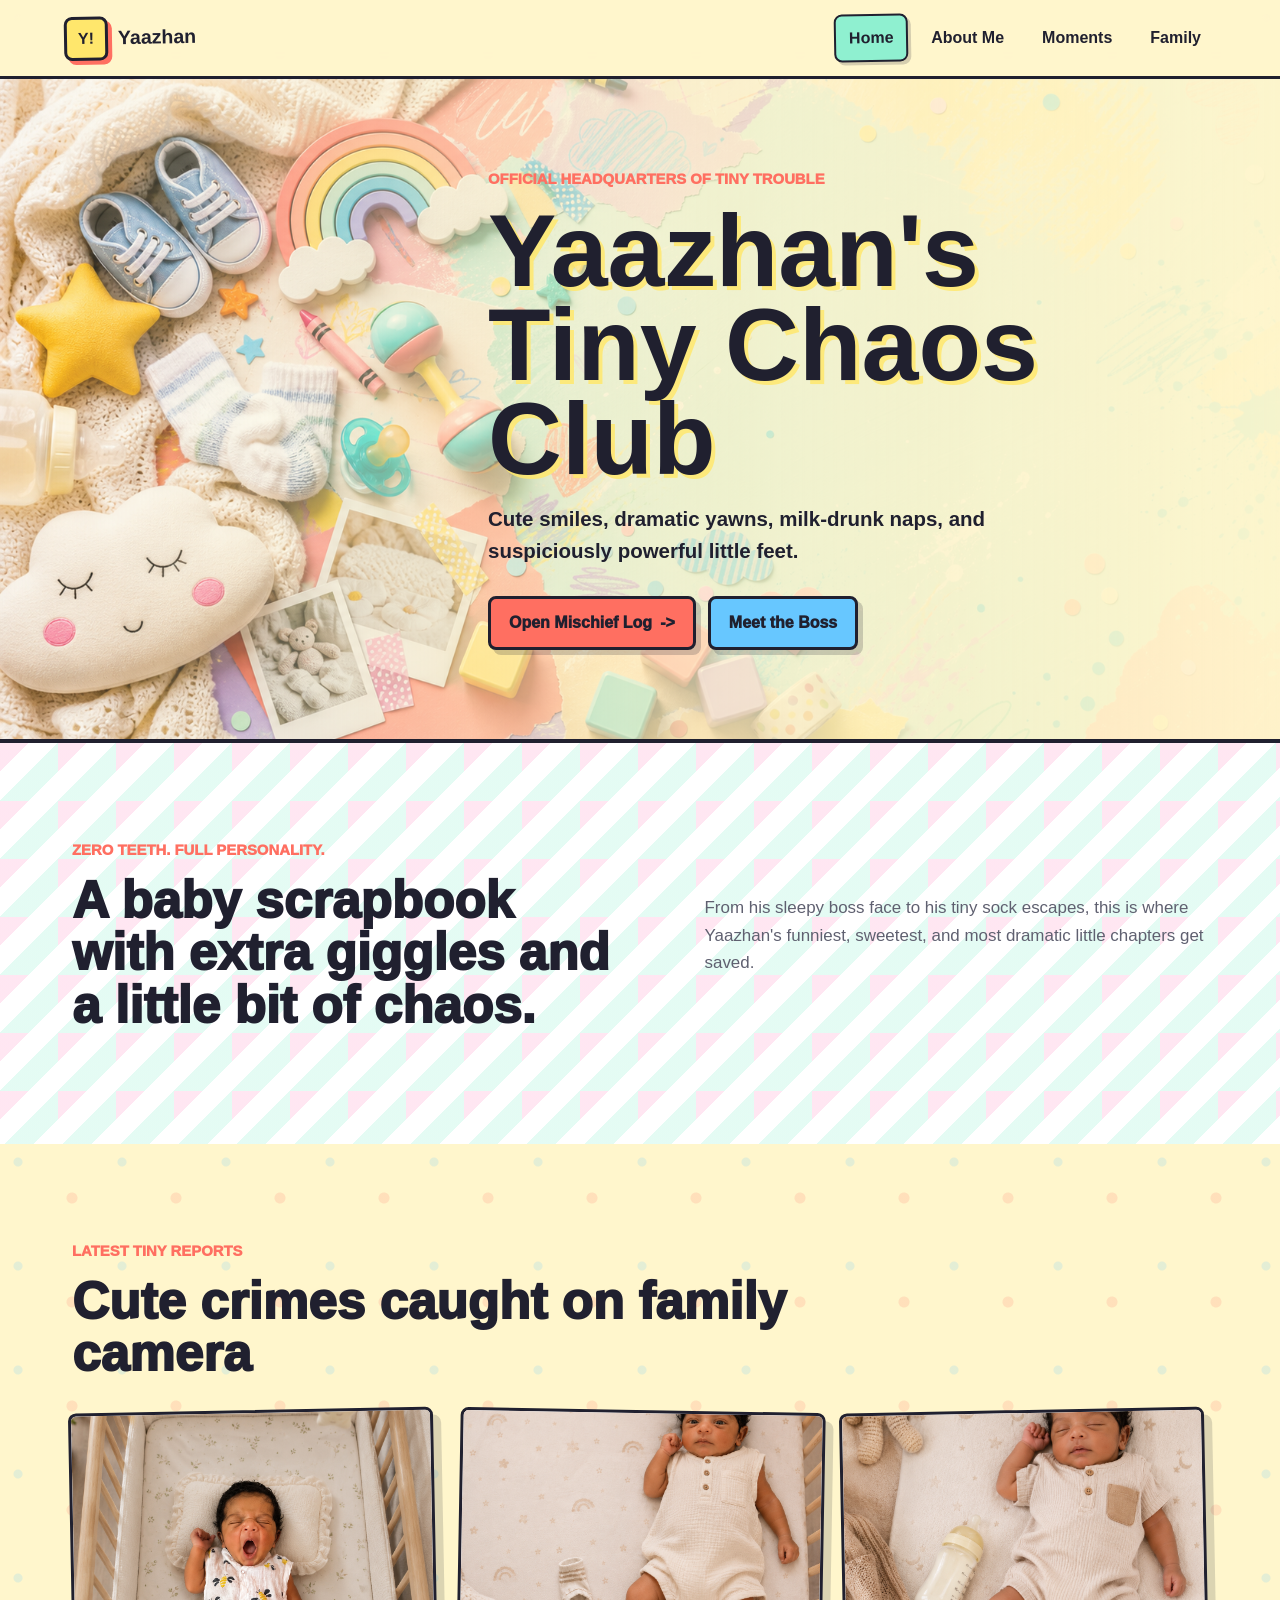
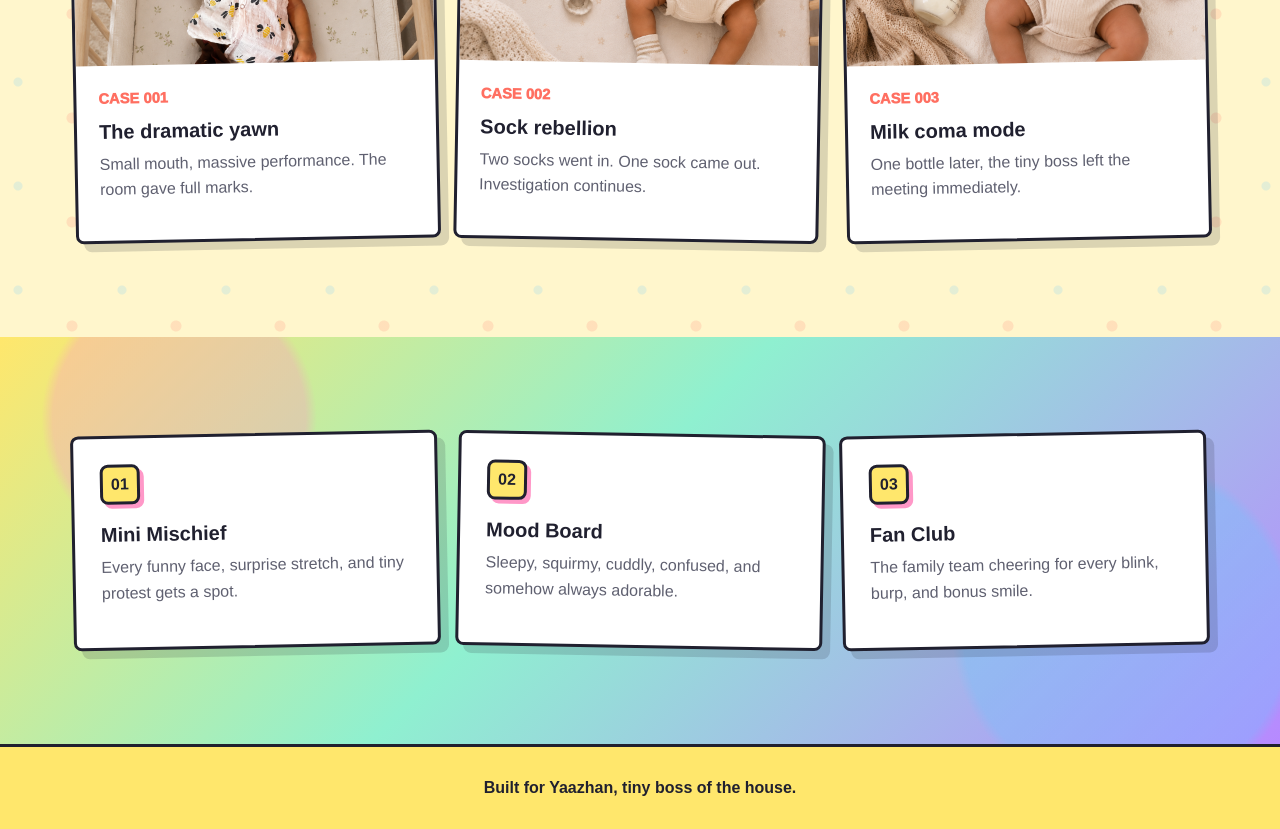
==== commit 5822b6e2: "Update index.html" ====
--- a/index.html
+++ b/index.html
@@ -10,7 +10,7 @@
 <body>
   <header class="site-header">
     <a class="brand" href="index.html" aria-label="Yaazhan home">
-      <span class="brand-mark">Mr.Y!</span>
+      <span class="brand-mark">Y!</span>
       <span class="brand-name">Yaazhan</span>
     </a>
     <button class="menu-toggle" type="button" aria-expanded="false" aria-controls="site-nav">
